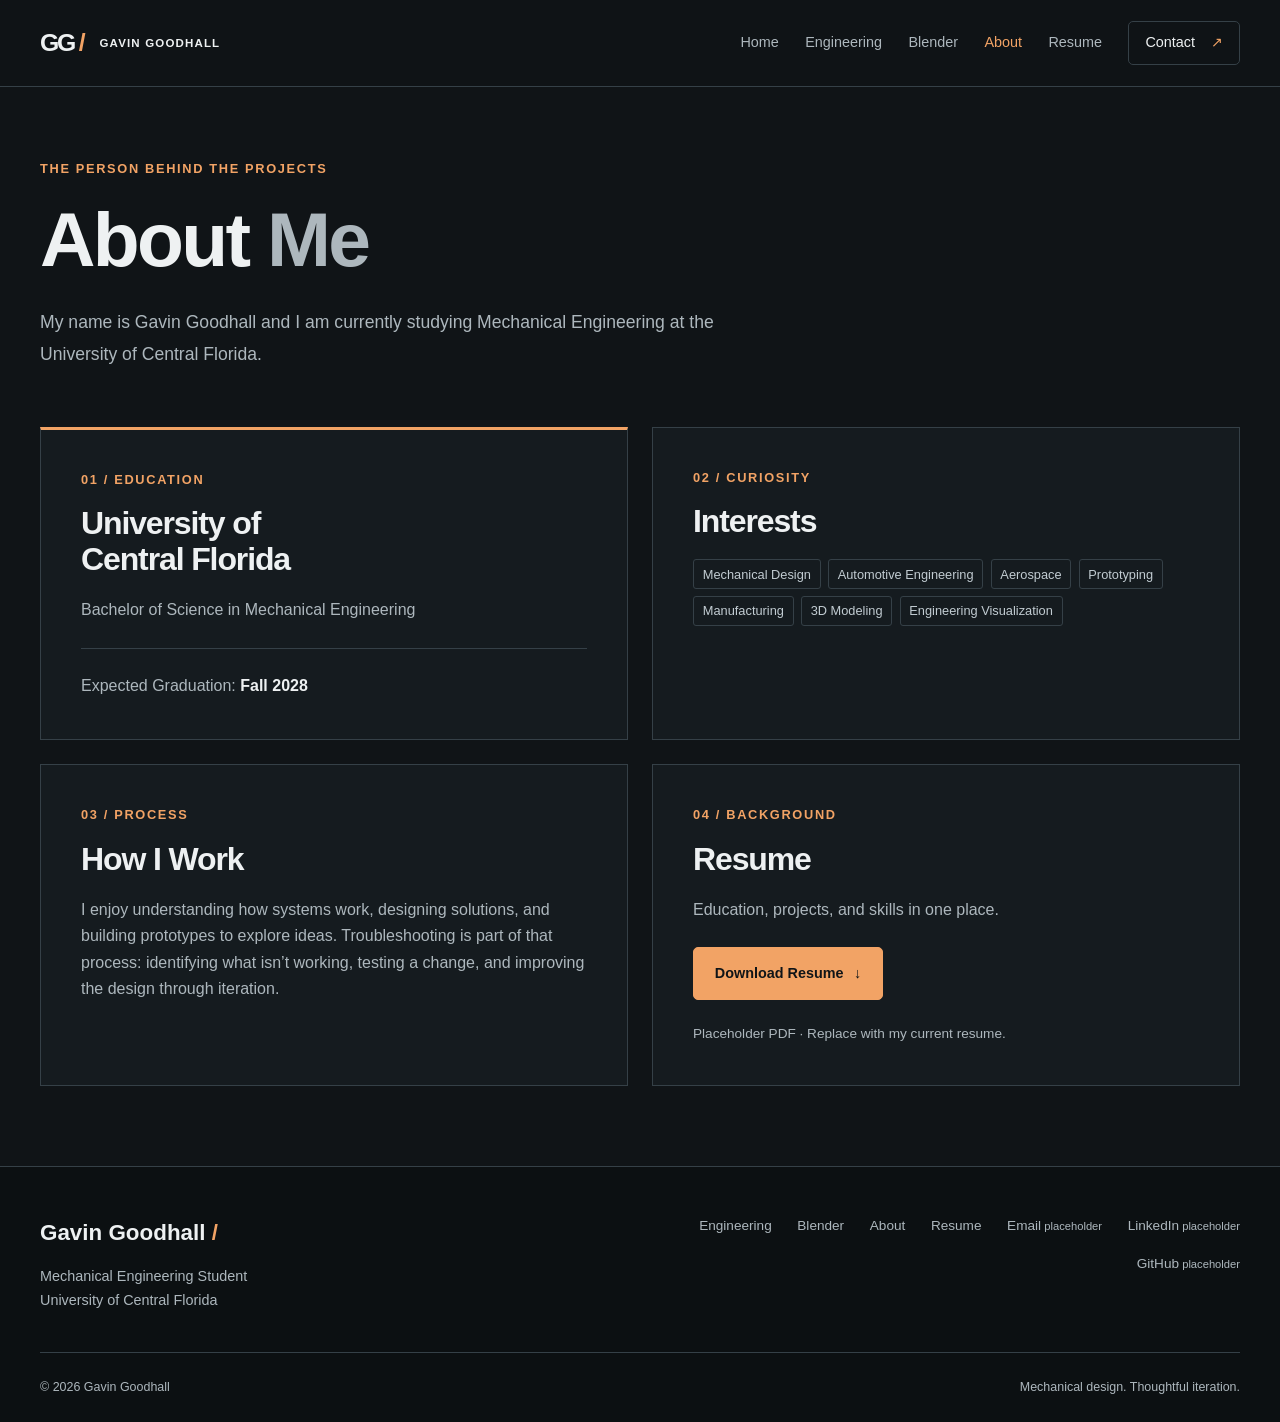
==== about.html @ ec871f54 "adding files" ====
<!doctype html>
<html lang="en"><head><meta charset="utf-8"><meta name="viewport" content="width=device-width, initial-scale=1">
<title>About Me | Gavin Goodhall</title><meta name="description" content="Mechanical engineering portfolio featuring engineering projects, CAD, prototyping, MATLAB, 3D modeling, and Blender work."><meta name="theme-color" content="#101417">
<meta property="og:type" content="website"><meta property="og:title" content="About Me | Gavin Goodhall"><meta property="og:description" content="Mechanical engineering portfolio featuring engineering projects, CAD, prototyping, MATLAB, 3D modeling, and Blender work.">
<!-- PLACEHOLDER: after publishing, replace these examples with full public URLs and a real 1200 × 630 JPG/PNG. Keep commented until ready.
<meta property="og:url" content="https://YOUR-USERNAME.github.io/YOUR-REPOSITORY/about.html">
<meta property="og:image" content="https://YOUR-USERNAME.github.io/YOUR-REPOSITORY/assets/images/social-preview.jpg">
-->
<link rel="icon" type="image/svg+xml" href="data:image/svg+xml,%3Csvg xmlns='http://www.w3.org/2000/svg' viewBox='0 0 64 64'%3E%3Crect width='64' height='64' rx='12' fill='%23101417'/%3E%3Ctext x='8' y='43' font-family='Arial' font-size='30' font-weight='bold' fill='%23f2a365'%3EGG%3C/text%3E%3C/svg%3E">
<link rel="stylesheet" href="css/style.css"><script defer src="js/main.js"></script></head><body>
<a class="skip-link" href="#main">Skip to content</a>
<header class="site-header"><div class="container nav-wrap"><a class="brand" href="index.html" aria-label="Gavin Goodhall home"><span class="monogram" aria-hidden="true">GG<span> /</span></span><span class="brand-name">GAVIN GOODHALL</span></a>
<button class="menu-toggle" type="button" aria-expanded="false" aria-controls="primary-nav">Menu <span aria-hidden="true">☰</span></button>
<nav id="primary-nav" aria-label="Main navigation"><a href="index.html">Home</a><a href="engineering.html">Engineering</a><a href="blender.html">Blender</a><a href="about.html" aria-current="page">About</a><a href="assets/resume/Gavin_Goodhall_Resume.pdf">Resume</a><a class="nav-contact" href="#contact">Contact <span aria-hidden="true">↗</span></a></nav></div></header><main id="main"><section class="container page-heading"><p class="eyebrow">The person behind the projects</p><h1>About <span>Me</span></h1><p class="intro">My name is Gavin Goodhall and I am currently studying Mechanical Engineering at the University of Central Florida.</p></section><div class="container about-grid"><section class="about-block education"><p class="eyebrow">01 / Education</p><h2>University of<br>Central Florida</h2><p>Bachelor of Science in Mechanical Engineering</p><p class="graduation">Expected Graduation: <strong>Fall 2028</strong></p></section><section class="about-block"><p class="eyebrow">02 / Curiosity</p><h2>Interests</h2><ul class="tags" aria-label="Tools and technologies"><li>Mechanical Design</li><li>Automotive Engineering</li><li>Aerospace</li><li>Prototyping</li><li>Manufacturing</li><li>3D Modeling</li><li>Engineering Visualization</li></ul></section><section class="about-block"><p class="eyebrow">03 / Process</p><h2>How I Work</h2><p>I enjoy understanding how systems work, designing solutions, and building prototypes to explore ideas. Troubleshooting is part of that process: identifying what isn’t working, testing a change, and improving the design through iteration.</p></section><section class="about-block resume-block"><p class="eyebrow">04 / Background</p><h2>Resume</h2><p>Education, projects, and skills in one place.</p><a class="button primary" href="assets/resume/Gavin_Goodhall_Resume.pdf" download>Download Resume <span aria-hidden="true">↓</span></a><p class="content-note">Placeholder PDF · Replace with my current resume.</p></section></div></main><footer id="contact" class="site-footer"><div class="container"><div class="footer-top"><div><a class="footer-name" href="index.html">Gavin Goodhall<span> /</span></a><p>Mechanical Engineering Student<br>University of Central Florida</p></div><div class="footer-links"><a href="engineering.html">Engineering</a><a href="blender.html">Blender</a><a href="about.html">About</a><a href="assets/resume/Gavin_Goodhall_Resume.pdf">Resume</a><a class="" href="mailto:your-email@example.com" data-placeholder="Email" aria-label="Email (placeholder)">Email<span class="placeholder-marker"> placeholder</span></a><a class="" href="https://www.linkedin.com/in/YOUR-PROFILE/" data-placeholder="LinkedIn" aria-label="LinkedIn (placeholder)">LinkedIn<span class="placeholder-marker"> placeholder</span></a><a class="" href="https://github.com/YOUR-USERNAME" data-placeholder="GitHub" aria-label="GitHub (placeholder)">GitHub<span class="placeholder-marker"> placeholder</span></a></div></div><div class="footer-bottom"><span>© <span data-year>2026</span> Gavin Goodhall</span><span>Mechanical design. Thoughtful iteration.</span></div></div></footer>
<dialog id="placeholder-dialog" class="notice-dialog" aria-labelledby="notice-title"><button class="dialog-close" type="button" data-close aria-label="Close placeholder notice">Close ×</button><p class="eyebrow">Portfolio in progress</p><h2 id="notice-title">Contact link coming soon</h2><p id="notice-copy">This is a placeholder link. Gavin’s contact information has not been added yet.</p></dialog></body></html>
---- css/style.css ----
/* GAVIN GOODHALL / Shared styles for every page.
   Change these tokens to recolor or resize the whole site. No build step needed. */
:root {
  --background: #101417;
  --surface: #151b1f;
  --card-color: #192126;
  --text: #eef1f2;
  --muted: #adb7bd;
  --accent: #f2a365;
  --accent-hover: #ffc18c;
  --border-color: #354047;
  --spacing-xs: .5rem;
  --spacing-sm: 1rem;
  --spacing-md: 1.5rem;
  --spacing-lg: 2.5rem;
  --spacing-xl: 5.5rem;
  --max-content-width: 1240px;
  --radius: 5px;
}
* { box-sizing: border-box; }
html { scroll-behavior: smooth; scroll-padding-top: 7rem; }
body { margin: 0; background: var(--background); color: var(--text); font-family: "Segoe UI", Arial, sans-serif; font-size: 1rem; line-height: 1.65; -webkit-font-smoothing: antialiased; }
body.modal-open { overflow: hidden; }
a { color: inherit; text-decoration: none; }
button { font: inherit; cursor: pointer; }
button, a { -webkit-tap-highlight-color: transparent; }
a:focus-visible, button:focus-visible { outline: 3px solid var(--accent); outline-offset: 5px; }
::selection { background: var(--accent); color: var(--background); }
img { display: block; width: 100%; max-width: 100%; height: auto; }
figure, p, h1, h2, h3 { margin: 0; }
p { color: var(--muted); }
p + p { margin-top: 1rem; }
h1, h2, h3 { color: var(--text); line-height: 1.12; font-weight: 650; letter-spacing: -.035em; text-wrap: balance; }
h2 { font-size: clamp(2rem, 3.4vw, 3rem); }
h3 { font-size: 1.4rem; line-height: 1.3; }
strong { font-weight: 600; }
.container { width: min(var(--max-content-width), calc(100% - 5rem)); margin-inline: auto; }
.section { padding-block: var(--spacing-xl); }
.eyebrow { text-transform: uppercase; letter-spacing: .13em; font-size: .8rem; line-height: 1.5; font-weight: 600; margin-bottom: 1.1rem; color: var(--accent); }
.sr-only { position: absolute; width: 1px; height: 1px; padding: 0; margin: -1px; overflow: hidden; clip: rect(0,0,0,0); white-space: nowrap; border: 0; }
.skip-link { position: fixed; top: -100px; left: 1rem; padding: .7rem 1rem; background: var(--accent); color: var(--background); z-index: 100; }
.skip-link:focus { top: 1rem; }
/* Navigation stays usable without JavaScript; JS enhances it on mobile. */
.site-header { position: sticky; top: 0; z-index: 20; background: #101417f5; border-bottom: 1px solid var(--border-color); }
.nav-wrap { display: flex; align-items: center; justify-content: space-between; min-height: 86px; gap: 1.5rem; }
.brand { display: flex; align-items: center; gap: 1rem; flex-shrink: 0; }
.monogram { font-size: 1.55rem; letter-spacing: -.09em; font-weight: 750; }
.monogram span, .footer-name span { color: var(--accent); }
.brand-name { letter-spacing: .1em; font-size: .72rem; font-weight: 650; }
#primary-nav { display: flex; align-items: center; gap: 1.65rem; font-size: .9rem; }
#primary-nav a { padding-block: .7rem; color: var(--muted); transition: color .18s ease; }
#primary-nav a:hover, #primary-nav a[aria-current="page"] { color: var(--accent); }
#primary-nav .nav-contact { border: 1px solid var(--border-color); color: var(--text); padding: .55rem 1rem; border-radius: var(--radius); }
.nav-contact span { color: var(--accent); margin-left: .75rem; }
.menu-toggle { display: none; border: 1px solid var(--border-color); border-radius: var(--radius); background: transparent; color: var(--text); padding: .55rem .8rem; }
/* Homepage: editorial nameplate and a quiet technical grid, not a stock photo. */
.hero { display: grid; grid-template-columns: 1.3fr 1fr; gap: 4rem; align-items: center; padding-block: 5.5rem 5rem; }
.hero .eyebrow { display: flex; align-items: center; gap: .6rem; }
.accent-rule { width: 1.7rem; height: 2px; background: var(--accent); }
.hero h1 { font-size: clamp(3.5rem, 6.8vw, 6.2rem); line-height: .99; font-weight: 750; letter-spacing: -.065em; }
.hero h1 > span:not(.hero-dot) { color: var(--muted); }
.hero-dot { color: var(--accent); }
.hero-subtitle { color: var(--text); margin-top: 1.8rem; max-width: 34rem; font-size: .98rem; }
.intro { max-width: 47rem; font-size: 1.1rem; line-height: 1.8; }
.hero .intro { margin-top: 1.2rem; font-size: 1rem; }
.button-row { display: flex; gap: .75rem; align-items: center; flex-wrap: wrap; margin-top: 1.9rem; }
.button { display: inline-flex; justify-content: center; align-items: center; gap: .65rem; padding: .85rem 1.3rem; min-height: 48px; border: 1px solid var(--border-color); border-radius: var(--radius); font-size: .9rem; font-weight: 600; color: var(--text); transition: background .18s ease, border-color .18s ease, transform .18s ease; }
.button:hover { background: var(--card-color); border-color: var(--muted); transform: translateY(-2px); }
.button.primary { background: var(--accent); color: var(--background); border-color: var(--accent); }
.button.primary:hover { background: var(--accent-hover); border-color: var(--accent-hover); }
.button.subtle { border-color: transparent; padding-inline: .5rem; }
.placeholder-marker { display: none; }
.hero-panel { min-height: 465px; position: relative; overflow: hidden; background: var(--surface); border: 1px solid var(--border-color); display: flex; flex-direction: column; justify-content: space-between; }
.panel-label, .panel-bottom { display: flex; justify-content: space-between; gap: 1rem; position: relative; z-index: 1; padding: 1.3rem 1.5rem; font-family: Consolas, monospace; font-size: .75rem; color: var(--muted); letter-spacing: .04em; }
.panel-label { border-bottom: 1px solid var(--border-color); }
.panel-bottom { border-top: 1px solid var(--border-color); font-size: .7rem; }
.hero-lines { position: absolute; inset: 0; background-image: linear-gradient(#34404750 1px, transparent 1px), linear-gradient(90deg,#34404750 1px, transparent 1px); background-size: 32px 32px; mask-image: linear-gradient(to bottom, transparent, black); }
.panel-copy { padding: 2rem 2.3rem; position: relative; }
.panel-copy p:not(.eyebrow) { color: var(--text); font-size: clamp(2rem,3.2vw,3rem); letter-spacing: -.04em; line-height: 1.2; }
.panel-copy em { color: var(--accent); font-style: normal; }
.section-heading { display: flex; align-items: end; justify-content: space-between; gap: 2rem; margin-bottom: 2rem; }
.section-heading .eyebrow { margin-bottom: .65rem; }
#featured { border-top: 1px solid var(--border-color); }
.text-link { display: inline-flex; align-items: center; gap: 1.6rem; font-size: .9rem; font-weight: 600; border-bottom: 1px solid transparent; padding-block: .35rem; }
.text-link span[aria-hidden] { color: var(--accent); }
.text-link:hover { color: var(--accent); border-bottom-color: var(--accent); }
/* Shared engineering cards: no fixed text heights, so editing won't clip content. */
.project-grid { display: grid; gap: 1.5rem; }
.featured-grid { grid-template-columns: repeat(3,minmax(0,1fr)); }
.engineering-grid { grid-template-columns: repeat(2,minmax(0,1fr)); }
.project-card { min-width: 0; background: var(--card-color); border: 1px solid var(--border-color); border-radius: var(--radius); overflow: hidden; display: flex; flex-direction: column; transition: transform .2s ease, border-color .2s ease; }
.project-card:hover { transform: translateY(-4px); border-color: #70818b; }
.image-link { display: block; overflow: hidden; }
.project-card img { aspect-ratio: 3/2; object-fit: cover; transition: transform .3s ease; }
.project-card:hover img { transform: scale(1.025); }
.card-body { padding: 1.5rem; flex: 1; display: flex; align-items: start; flex-direction: column; }
.card-meta { width: 100%; display: flex; justify-content: space-between; gap: 1rem; text-transform: uppercase; letter-spacing: .1em; font-size: .75rem; color: var(--accent); margin-bottom: .8rem; }
.card-meta span:last-child { color: var(--muted); font-family: Consolas, monospace; }
.card-body h3 { margin-bottom: .9rem; }
.card-body p { font-size: .95rem; }
.tags { list-style: none; padding: 0; margin: 1.1rem 0 1.5rem; display: flex; flex-wrap: wrap; gap: .45rem; }
.tags li { font-size: .8rem; color: #c2ccd2; border: 1px solid var(--border-color); border-radius: 3px; padding: .2rem .55rem; }
.card-body .text-link { margin-top: auto; }
.tools-section { background: var(--surface); border-block: 1px solid var(--border-color); }
.tools-layout { display: grid; grid-template-columns: 1fr 1.8fr; gap: 4rem; }
.tools-layout h2 { margin-bottom: 1rem; }
.tool-list { list-style: none; margin: 0; padding: 0; display: grid; grid-template-columns: repeat(3,minmax(0,1fr)); gap: 0 1.5rem; }
.tool-list li { padding: 1rem 0; border-bottom: 1px solid var(--border-color); font-size: .92rem; }
.tool-list span { color: var(--accent); padding-right: .5rem; }
.interests-section { display: grid; grid-template-columns: 1fr 1.8fr; gap: 4rem; }
.large-copy { font-size: 1.7rem; color: var(--text); letter-spacing: -.025em; line-height: 1.4; }
.interests-section .text-link { margin-top: 1.5rem; }
.contact-cta { margin-bottom: 5.5rem; padding: 3rem; border: 1px solid var(--border-color); background: var(--surface); border-left: 3px solid var(--accent); }
.contact-cta h2 { font-size: clamp(2rem,4vw,3.3rem); }
/* Inner pages. */
.page-heading { padding-block: 4.5rem 3.5rem; }
.page-heading h1 { font-size: clamp(3rem,6vw,5.3rem); max-width: 62rem; margin-bottom: 1.6rem; }
.page-heading h1 span { color: var(--muted); }
.content-note { font-size: .85rem; color: var(--muted); margin-top: 1.4rem; }
.projects-section { padding-top: .5rem; }
.engineering-grid .card-body { padding: 1.8rem; }
.art-grid { display: grid; grid-template-columns: repeat(2,minmax(0,1fr)); gap: 3rem 1.8rem; }
.art-card:first-child { grid-column: 1 / -1; }
.art-card:first-child img { aspect-ratio: 2.4; }
.art-open { display: block; width: 100%; border: 0; padding: 0; background: none; color: var(--text); text-align: left; }
.art-image { overflow: hidden; position: relative; border: 1px solid var(--border-color); border-radius: var(--radius); }
.art-image img { aspect-ratio: 3/2; object-fit: cover; transition: transform .25s ease; }
.art-open:hover img { transform: scale(1.025); }
.view-render { position: absolute; bottom: 1rem; right: 1rem; padding: .5rem .8rem; background: var(--background); border: 1px solid var(--border-color); border-radius: 3px; font-size: .85rem; }
.view-render span { color: var(--accent); margin-left: .75rem; }
.art-title { display: flex; justify-content: space-between; gap: 1rem; margin-top: 1.2rem; align-items: start; }
.art-title > span { color: var(--accent); font-family: Consolas,monospace; font-size: .85rem; }
.art-tools { color: var(--text); margin-top: .6rem; font-size: .9rem; }
.art-tools span { color: var(--muted); }
.focus-line { font-size: .85rem; margin-top: .3rem; }
/* Native dialogs trap focus, support Escape, and restore focus to the opener. */
dialog { color: var(--text); background: var(--surface); border: 1px solid var(--border-color); border-radius: 7px; padding: 2rem; width: min(1000px,calc(100% - 2rem)); max-height: 90dvh; overscroll-behavior: contain; }
dialog::backdrop { background: #000b; backdrop-filter: blur(5px); }
dialog:not([open]) { display: none; }
.dialog-header { display: flex; justify-content: space-between; align-items: center; gap: 1rem; margin-bottom: 1.5rem; }
.dialog-header .eyebrow { margin: 0; }
.dialog-close { margin-left: auto; flex-shrink: 0; background: var(--card-color); color: var(--text); border: 1px solid var(--border-color); border-radius: var(--radius); padding: .55rem .8rem; min-height: 44px; }
.dialog-close:hover { border-color: var(--accent); }
.gallery-dialog h2 { margin-bottom: 1.5rem; }
.gallery-meta { display: flex; flex-wrap: wrap; gap: 1.5rem 3rem; margin-block: 1.5rem; }
.gallery-meta p { flex: 1; min-width: 10rem; font-size: .9rem; margin: 0; }
.gallery-meta strong { display: block; color: var(--text); margin-bottom: .4rem; }
.modal-images { display: grid; gap: 1.5rem; }
figcaption { color: var(--muted); font-size: .85rem; padding-block: .65rem; }
.notice-dialog { max-width: 520px; }
.notice-dialog > .dialog-close { display: block; margin-bottom: 1rem; }
.notice-dialog h2 { margin-bottom: 1rem; }
.about-grid { display: grid; grid-template-columns: repeat(2,minmax(0,1fr)); gap: 1.5rem; margin-bottom: 5rem; }
.about-block { border: 1px solid var(--border-color); background: var(--surface); padding: 2.5rem; }
.about-block h2 { font-size: 2rem; margin-bottom: 1.2rem; }
.education { border-top: 3px solid var(--accent); }
.graduation { padding-top: 1.5rem; margin-top: 1.5rem; border-top: 1px solid var(--border-color); }
.graduation strong { color: var(--text); }
.resume-block .button { margin-top: 1.5rem; }
.back-link { display: inline-block; font-size: .9rem; margin-bottom: 2.5rem; color: var(--muted); }
.back-link:hover { color: var(--accent); }
.project-heading h1 { font-size: clamp(2.6rem,5.5vw,4.6rem); }
.project-cover { max-height: 600px; object-fit: cover; border: 1px solid var(--border-color); border-radius: var(--radius); }
.project-detail { display: grid; grid-template-columns: 220px minmax(0,1fr); gap: 5rem; padding-top: 4rem; }
.project-aside { align-self: start; position: sticky; top: 7.5rem; }
.project-aside nav { display: grid; gap: .6rem; border-left: 1px solid var(--border-color); padding-left: 1rem; }
.project-aside a { font-size: .85rem; color: var(--muted); }
.project-aside a:hover { color: var(--accent); }
.project-story section { padding-bottom: 2.5rem; margin-bottom: 2.5rem; border-bottom: 1px solid var(--border-color); }
.project-story h2 { font-size: 1.8rem; margin-bottom: 1.2rem; }
.placeholder-text { border-left: 2px solid var(--border-color); padding-left: 1rem; }
.placeholder-text strong { color: var(--accent); font-size: .9rem; }
.detail-gallery { display: grid; grid-template-columns: repeat(3,minmax(0,1fr)); gap: 1.5rem; }
.detail-gallery img { border: 1px solid var(--border-color); border-radius: var(--radius); }
.bottom-back { margin-bottom: 4rem; }
/* Footer is deliberately present in HTML on every page (also works without JS). */
.site-footer { background: #0c1012; border-top: 1px solid var(--border-color); padding-top: 3rem; }
.footer-top { display: grid; grid-template-columns: 1fr 1fr; gap: 3rem; padding-bottom: 2.5rem; }
.footer-name { font-size: 1.4rem; font-weight: 600; }
.footer-top p { font-size: .9rem; margin-top: .8rem; }
.footer-links { display: flex; flex-wrap: wrap; align-content: start; justify-content: end; gap: 1rem 1.6rem; font-size: .85rem; color: var(--muted); }
.footer-links a:hover { color: var(--accent); }
.footer-links .placeholder-marker { display: inline; font-size: .7rem; }
.footer-bottom { display: flex; justify-content: space-between; gap: 1rem; padding-block: 1.5rem; border-top: 1px solid var(--border-color); font-size: .78rem; color: var(--muted); }
@media (min-width: 1600px) { :root { --max-content-width: 1380px; } .hero { padding-block: 7rem; } }
@media (max-width: 1100px) {
  .brand-name { display: none; }
  .hero { gap: 2.5rem; }
  .hero-panel { min-height: 430px; }
  .hero h1 { font-size: clamp(3.5rem,7vw,5.5rem); }
  .tools-layout, .interests-section { gap: 2rem; }
  .tool-list { grid-template-columns: repeat(2,minmax(0,1fr)); }
  .featured-grid { gap: 1rem; }
  .card-body { padding: 1.2rem; }
  .project-detail { gap: 3rem; }
}
@media (max-width: 800px) {
  :root { --spacing-xl: 3.5rem; }
  .container { width: calc(100% - 2.5rem); }
  .nav-wrap { min-height: 74px; flex-wrap: wrap; }
  .brand-name { display: inline; }
  #primary-nav { width: 100%; flex-wrap: wrap; padding-bottom: 1rem; gap: .8rem 1.4rem; }
  .js .menu-toggle { display: block; }
  .js #primary-nav { display: none; }
  .js #primary-nav.is-open { display: flex; }
  .hero { grid-template-columns: 1fr; padding-top: 3.5rem; }
  .hero h1 { font-size: clamp(3.6rem,11vw,6rem); }
  .hero-panel { min-height: 330px; }
  .panel-copy p:not(.eyebrow) { font-size: 2.5rem; }
  .featured-grid { grid-template-columns: 1fr; gap: 1.5rem; }
  .featured-grid .project-card { display: grid; grid-template-columns: 1fr 1.15fr; }
  .featured-grid .image-link { height: 100%; }
  .featured-grid img { height: 100%; object-fit: cover; }
  .tools-layout, .interests-section { grid-template-columns: 1fr; }
  .tool-list { grid-template-columns: repeat(3,minmax(0,1fr)); }
  .section-heading { align-items: start; flex-direction: column; gap: 1rem; }
  .about-block { padding: 1.8rem; }
  .project-detail { grid-template-columns: 1fr; gap: 2.5rem; }
  .project-aside { position: static; }
  .project-aside nav { display: flex; flex-wrap: wrap; gap: .7rem 1.2rem; }
  .detail-gallery { grid-template-columns: 1fr; }
  .footer-top { grid-template-columns: 1fr; gap: 2rem; }
  .footer-links { justify-content: start; }
}
@media (max-width: 560px) {
  .container { width: calc(100% - 2rem); }
  .brand-name { font-size: .65rem; }
  .hero h1 { font-size: clamp(2.8rem,11.3vw,4.2rem); }
  .hero-subtitle { font-size: .9rem; }
  .hero .eyebrow { font-size: .7rem; }
  .panel-label, .panel-bottom { padding: 1rem; font-size: .65rem; }
  .panel-copy { padding: 1.5rem; }
  .featured-grid .project-card { display: flex; }
  .featured-grid img { height: auto; }
  .card-body, .engineering-grid .card-body { padding: 1.4rem; }
  .engineering-grid, .art-grid, .about-grid { grid-template-columns: 1fr; }
  .art-card:first-child img { aspect-ratio: 3/2; }
  .art-title h3 { font-size: 1.25rem; }
  .tool-list { grid-template-columns: repeat(2,minmax(0,1fr)); gap: 0 1rem; }
  .tool-list li { font-size: .85rem; }
  .contact-cta { padding: 2rem 1.3rem; margin-bottom: 3.5rem; }
  .page-heading { padding-top: 3rem; }
  .page-heading h1 { font-size: 2.75rem; overflow-wrap: anywhere; }
  .intro { font-size: 1rem; }
  .footer-bottom { flex-direction: column; gap: .4rem; }
  dialog { padding: 1.2rem; max-height: 92dvh; }
  .dialog-header .eyebrow { font-size: .65rem; }
}
/* Respect the visitor's system preference and keep movement optional. */
@media (prefers-reduced-motion: reduce) {
  html { scroll-behavior: auto; }
  *, *::before, *::after { transition: none !important; animation: none !important; }
}
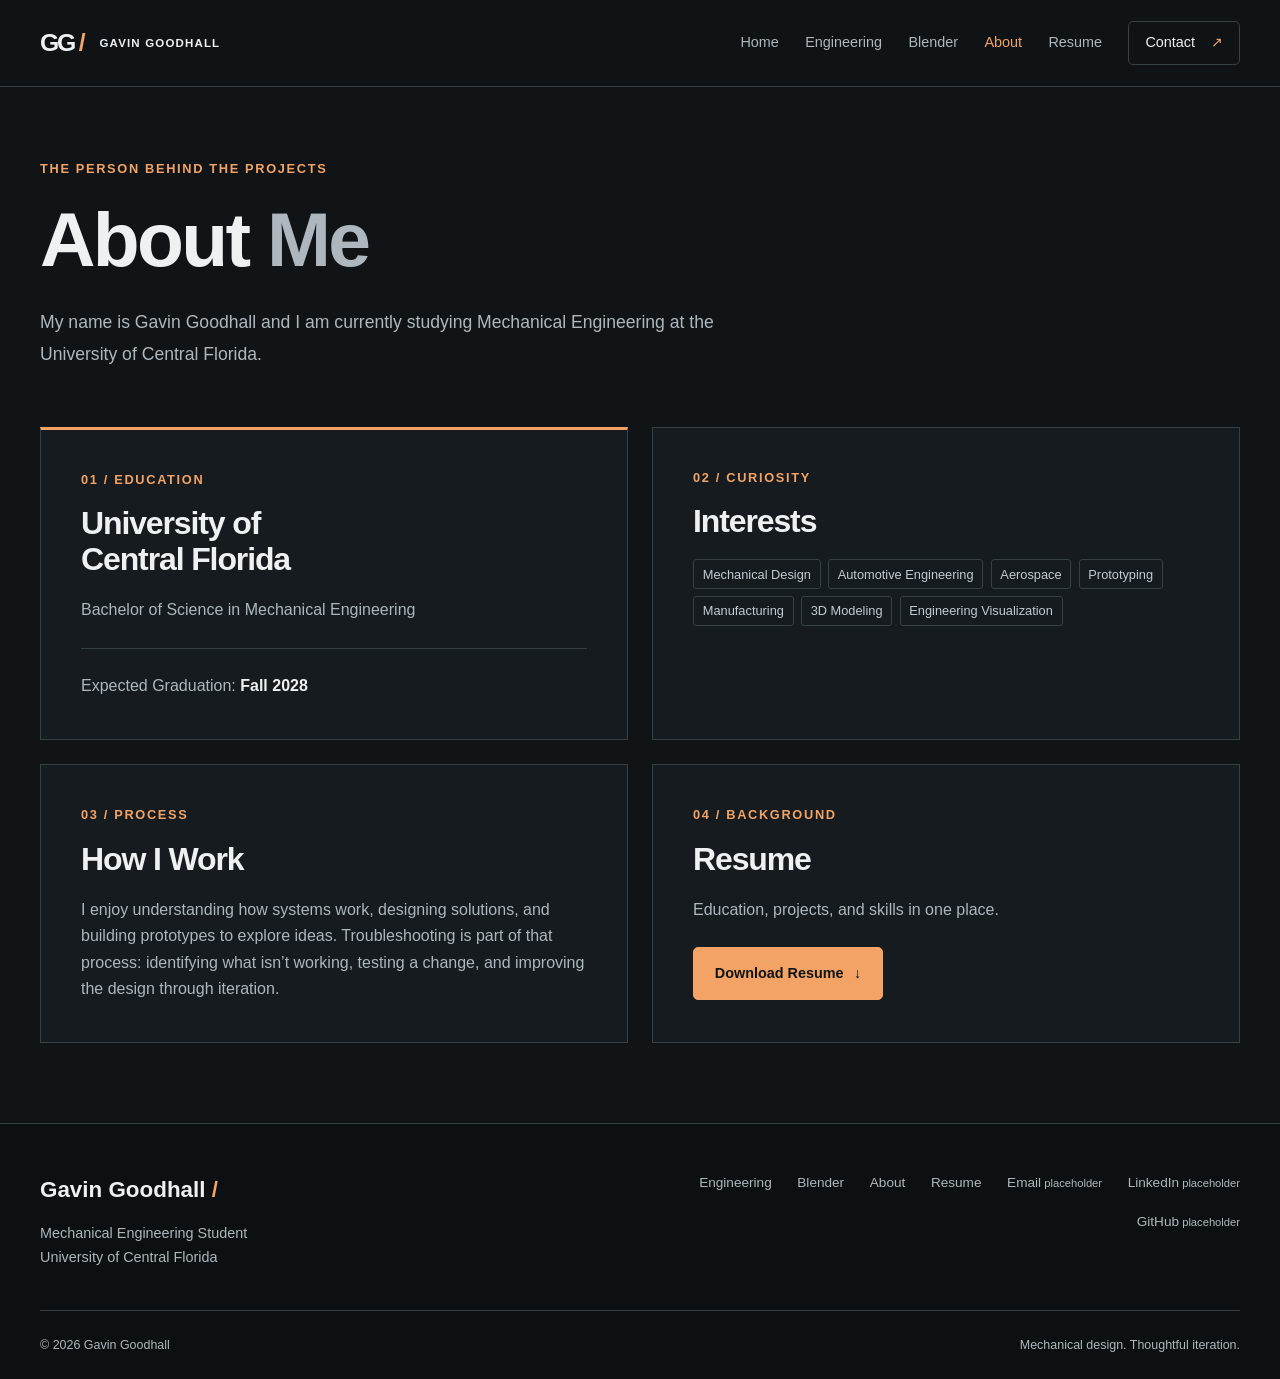
==== commit 92e1b770: "Update about.html" ====
--- a/about.html
+++ b/about.html
@@ -11,5 +11,5 @@
 <a class="skip-link" href="#main">Skip to content</a>
 <header class="site-header"><div class="container nav-wrap"><a class="brand" href="index.html" aria-label="Gavin Goodhall home"><span class="monogram" aria-hidden="true">GG<span> /</span></span><span class="brand-name">GAVIN GOODHALL</span></a>
 <button class="menu-toggle" type="button" aria-expanded="false" aria-controls="primary-nav">Menu <span aria-hidden="true">☰</span></button>
-<nav id="primary-nav" aria-label="Main navigation"><a href="index.html">Home</a><a href="engineering.html">Engineering</a><a href="blender.html">Blender</a><a href="about.html" aria-current="page">About</a><a href="assets/resume/Gavin_Goodhall_Resume.pdf">Resume</a><a class="nav-contact" href="#contact">Contact <span aria-hidden="true">↗</span></a></nav></div></header><main id="main"><section class="container page-heading"><p class="eyebrow">The person behind the projects</p><h1>About <span>Me</span></h1><p class="intro">My name is Gavin Goodhall and I am currently studying Mechanical Engineering at the University of Central Florida.</p></section><div class="container about-grid"><section class="about-block education"><p class="eyebrow">01 / Education</p><h2>University of<br>Central Florida</h2><p>Bachelor of Science in Mechanical Engineering</p><p class="graduation">Expected Graduation: <strong>Fall 2028</strong></p></section><section class="about-block"><p class="eyebrow">02 / Curiosity</p><h2>Interests</h2><ul class="tags" aria-label="Tools and technologies"><li>Mechanical Design</li><li>Automotive Engineering</li><li>Aerospace</li><li>Prototyping</li><li>Manufacturing</li><li>3D Modeling</li><li>Engineering Visualization</li></ul></section><section class="about-block"><p class="eyebrow">03 / Process</p><h2>How I Work</h2><p>I enjoy understanding how systems work, designing solutions, and building prototypes to explore ideas. Troubleshooting is part of that process: identifying what isn’t working, testing a change, and improving the design through iteration.</p></section><section class="about-block resume-block"><p class="eyebrow">04 / Background</p><h2>Resume</h2><p>Education, projects, and skills in one place.</p><a class="button primary" href="assets/resume/Gavin_Goodhall_Resume.pdf" download>Download Resume <span aria-hidden="true">↓</span></a><p class="content-note">Placeholder PDF · Replace with my current resume.</p></section></div></main><footer id="contact" class="site-footer"><div class="container"><div class="footer-top"><div><a class="footer-name" href="index.html">Gavin Goodhall<span> /</span></a><p>Mechanical Engineering Student<br>University of Central Florida</p></div><div class="footer-links"><a href="engineering.html">Engineering</a><a href="blender.html">Blender</a><a href="about.html">About</a><a href="assets/resume/Gavin_Goodhall_Resume.pdf">Resume</a><a class="" href="mailto:your-email@example.com" data-placeholder="Email" aria-label="Email (placeholder)">Email<span class="placeholder-marker"> placeholder</span></a><a class="" href="https://www.linkedin.com/in/YOUR-PROFILE/" data-placeholder="LinkedIn" aria-label="LinkedIn (placeholder)">LinkedIn<span class="placeholder-marker"> placeholder</span></a><a class="" href="https://github.com/YOUR-USERNAME" data-placeholder="GitHub" aria-label="GitHub (placeholder)">GitHub<span class="placeholder-marker"> placeholder</span></a></div></div><div class="footer-bottom"><span>© <span data-year>2026</span> Gavin Goodhall</span><span>Mechanical design. Thoughtful iteration.</span></div></div></footer>
+<nav id="primary-nav" aria-label="Main navigation"><a href="index.html">Home</a><a href="engineering.html">Engineering</a><a href="blender.html">Blender</a><a href="about.html" aria-current="page">About</a><a href="assets/resume/Gavin_Goodhall_Resume.pdf" target="_blank" rel="noopener noreferrer">Resume</a><a class="nav-contact" href="#contact">Contact <span aria-hidden="true">↗</span></a></nav></div></header><main id="main"><section class="container page-heading"><p class="eyebrow">The person behind the projects</p><h1>About <span>Me</span></h1><p class="intro">My name is Gavin Goodhall and I am currently studying Mechanical Engineering at the University of Central Florida.</p></section><div class="container about-grid"><section class="about-block education"><p class="eyebrow">01 / Education</p><h2>University of<br>Central Florida</h2><p>Bachelor of Science in Mechanical Engineering</p><p class="graduation">Expected Graduation: <strong>Fall 2028</strong></p></section><section class="about-block"><p class="eyebrow">02 / Curiosity</p><h2>Interests</h2><ul class="tags" aria-label="Tools and technologies"><li>Mechanical Design</li><li>Automotive Engineering</li><li>Aerospace</li><li>Prototyping</li><li>Manufacturing</li><li>3D Modeling</li><li>Engineering Visualization</li></ul></section><section class="about-block"><p class="eyebrow">03 / Process</p><h2>How I Work</h2><p>I enjoy understanding how systems work, designing solutions, and building prototypes to explore ideas. Troubleshooting is part of that process: identifying what isn’t working, testing a change, and improving the design through iteration.</p></section><section class="about-block resume-block"><p class="eyebrow">04 / Background</p><h2>Resume</h2><p>Education, projects, and skills in one place.</p><a class="button primary" href="assets/resume/Gavin_Goodhall_Resume.pdf" target="_blank" rel="noopener noreferrer">Download Resume <span aria-hidden="true">↓</span></a></section></div></main><footer id="contact" class="site-footer"><div class="container"><div class="footer-top"><div><a class="footer-name" href="index.html">Gavin Goodhall<span> /</span></a><p>Mechanical Engineering Student<br>University of Central Florida</p></div><div class="footer-links"><a href="engineering.html">Engineering</a><a href="blender.html">Blender</a><a href="about.html">About</a><a href="assets/resume/Gavin_Goodhall_Resume.pdf" target="_blank" rel="noopener noreferrer">Resume</a><a class="" href="mailto:your-email@example.com" data-placeholder="Email" aria-label="Email (placeholder)">Email<span class="placeholder-marker"> placeholder</span></a><a class="" href="https://www.linkedin.com/in/YOUR-PROFILE/" data-placeholder="LinkedIn" aria-label="LinkedIn (placeholder)">LinkedIn<span class="placeholder-marker"> placeholder</span></a><a class="" href="https://github.com/YOUR-USERNAME" data-placeholder="GitHub" aria-label="GitHub (placeholder)">GitHub<span class="placeholder-marker"> placeholder</span></a></div></div><div class="footer-bottom"><span>© <span data-year>2026</span> Gavin Goodhall</span><span>Mechanical design. Thoughtful iteration.</span></div></div></footer>
 <dialog id="placeholder-dialog" class="notice-dialog" aria-labelledby="notice-title"><button class="dialog-close" type="button" data-close aria-label="Close placeholder notice">Close ×</button><p class="eyebrow">Portfolio in progress</p><h2 id="notice-title">Contact link coming soon</h2><p id="notice-copy">This is a placeholder link. Gavin’s contact information has not been added yet.</p></dialog></body></html>
